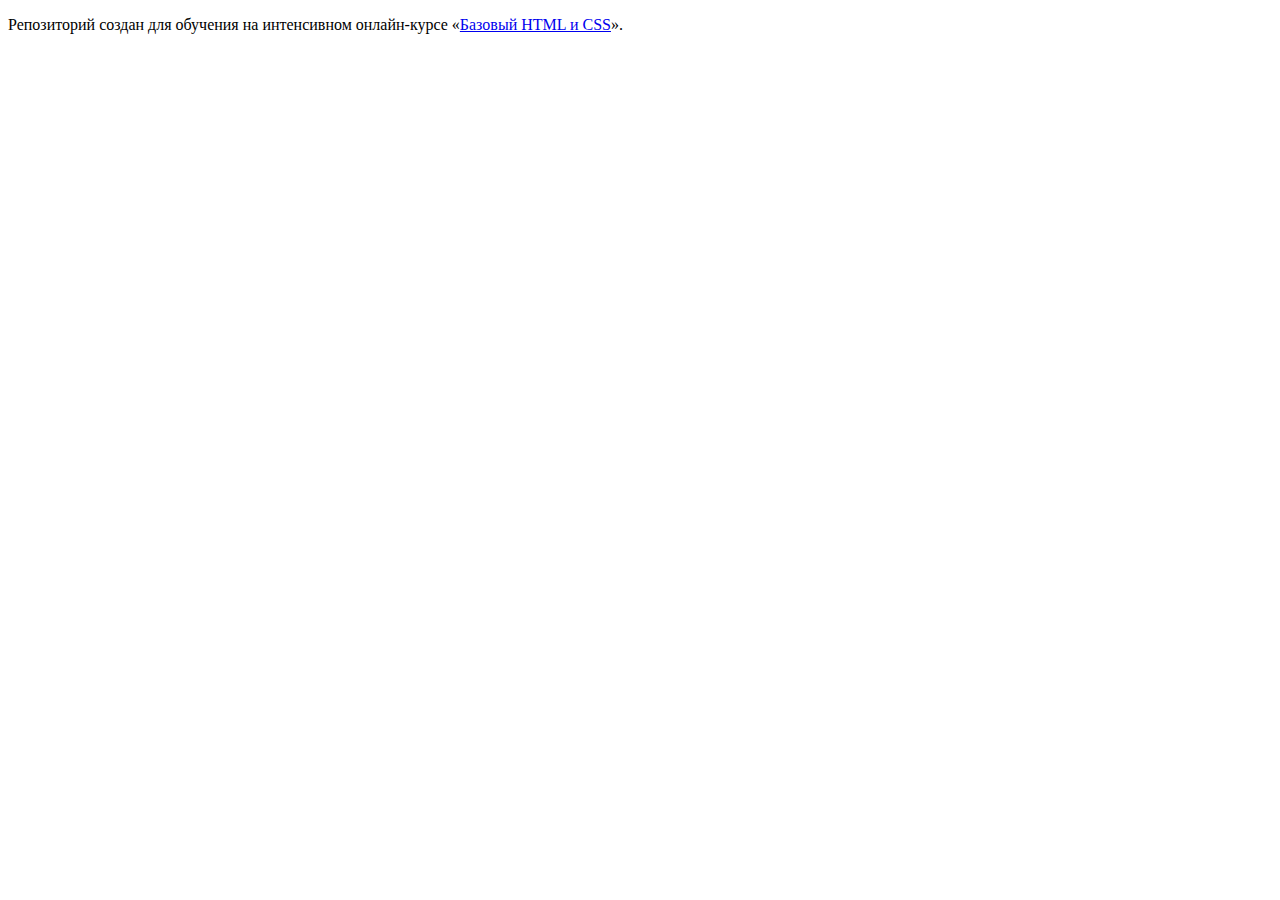
==== index.html @ bdf81807 ":hatching_chick:" ====
<!DOCTYPE html>
<html lang="ru">
  <head>
    <meta charset="utf-8">
    <title>HTML Academy: Нёрдс</title>
  </head>
  <body>

    <p>Репозиторий создан для обучения на интенсивном онлайн‑курсе «<a href="https://htmlacademy.ru/intensive/htmlcss">Базовый HTML и CSS</a>».</p>

  </body>
</html>
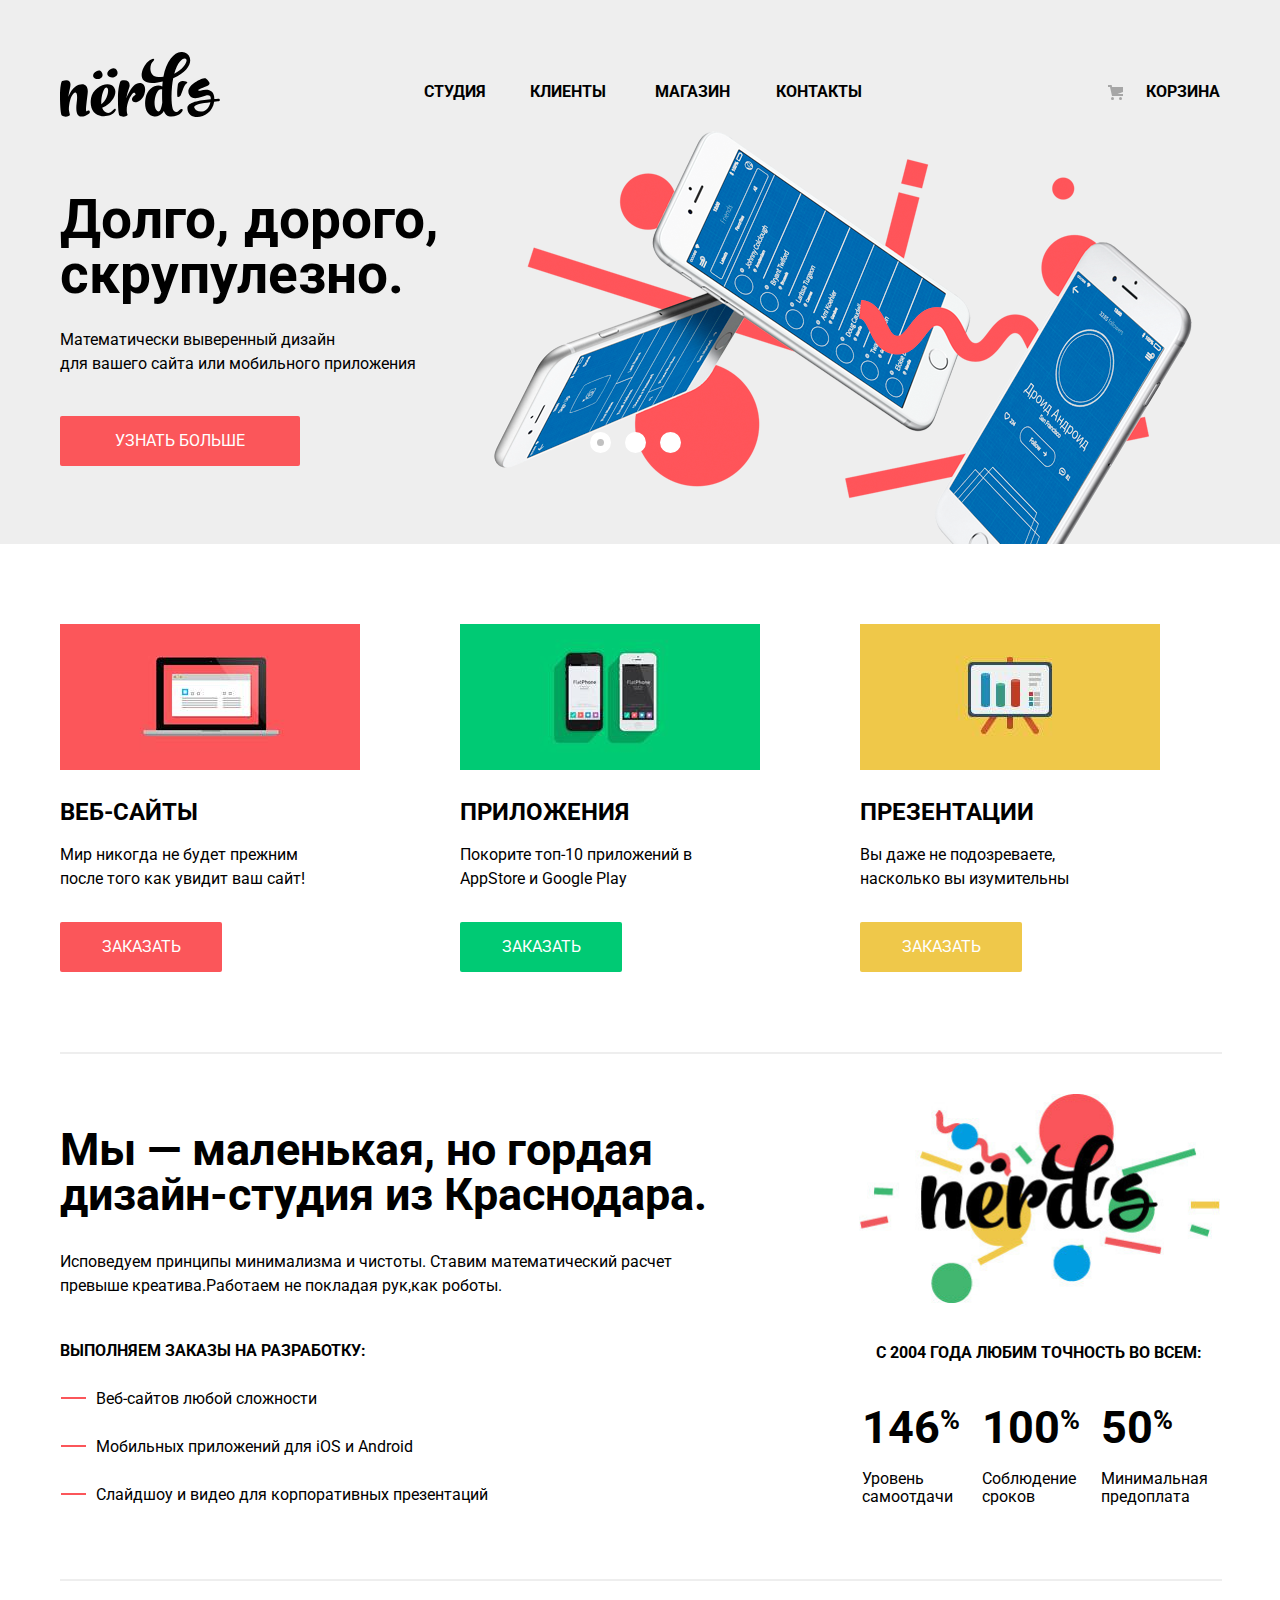
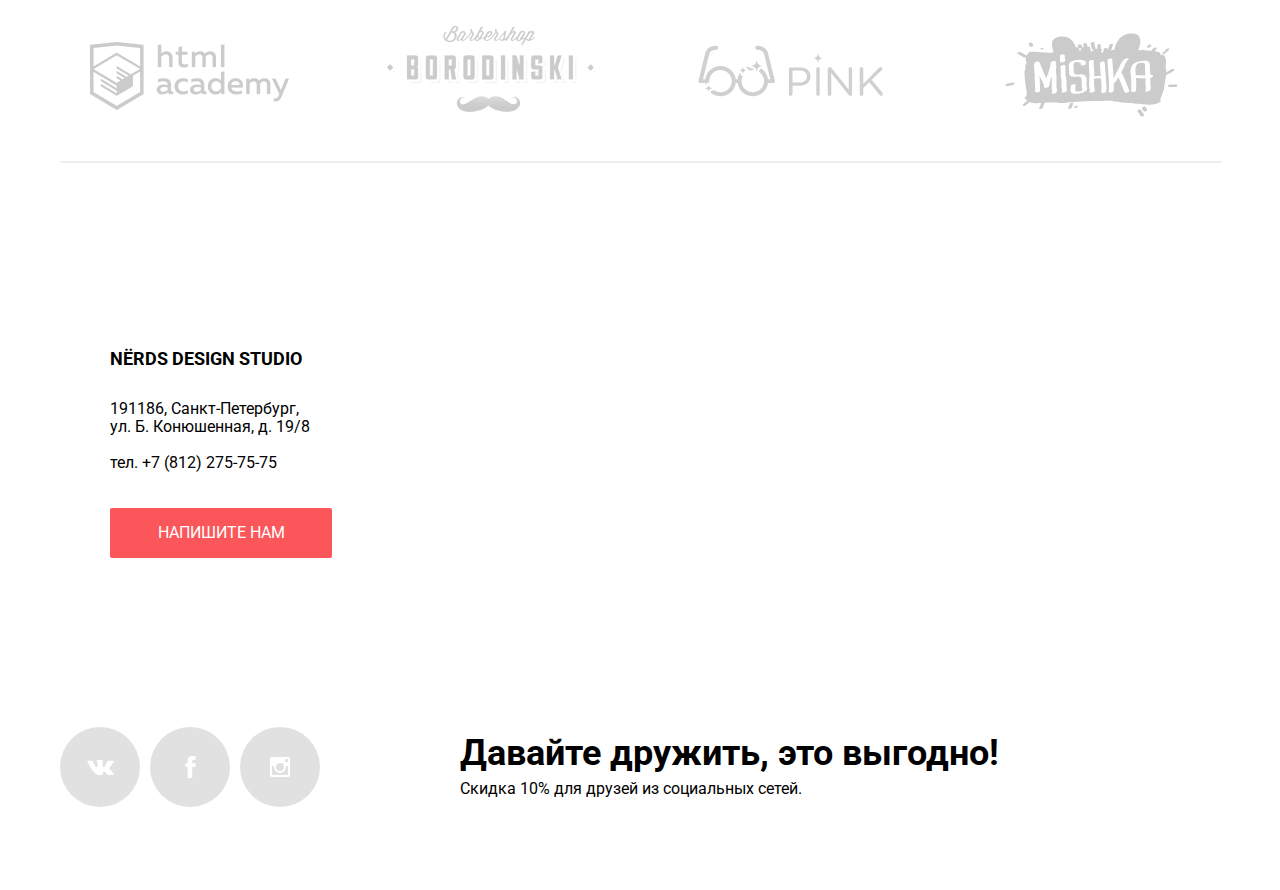
==== commit fe9c115e: "#2" ====
--- a/index.html
+++ b/index.html
@@ -2,11 +2,291 @@
 <html lang="ru">
   <head>
     <meta charset="utf-8">
-    <title>HTML Academy: Нёрдс</title>
+    <title>Нёрдс</title>
+    <link href="https://fonts.googleapis.com/css?family=Roboto:400,500,700&amp;subset=cyrillic" rel="stylesheet">
+    <link href="css/normalize.css" rel="stylesheet">
+    <link href="css/style.css" rel="stylesheet">
   </head>
   <body>
-
-    <p>Репозиторий создан для обучения на интенсивном онлайн‑курсе «<a href="https://htmlacademy.ru/intensive/htmlcss">Базовый HTML и CSS</a>».</p>
+    <header class="main-header">
+      <nav class="main-navigation container">
+        <h2 class="visually-hidden">Навигация</h2>
+          <a href="#">
+            <img src="img/nerds-logo.svg" width="160"  alt="Нёрдс" class="logo">
+          </a>
+        <ul class="site-navigation">
+          <li><a href="#">Студия</a></li>
+          <li><a href="#">Клиенты</a></li>
+          <li><a href="catalog.html">Магазин</a></li>
+          <li><a href="#">Контакты</a></li>
+        </ul>
+        <ul class="cart">
+          <li ><a href="#"><span>Корзина</span></a></li>
+        </ul>
+      </nav>
+
+      <section class="container">
+        <ul class="slider">
+          <li class="slider-1">
+            <h1 class="visually-hidden">Нердс</h1>
+            <div>
+              <b>
+                Долго, дорого,<br>скрупулезно.
+              </b>
+              <p>
+                Математически выверенный дизайн<br>для вашего сайта или мобильного приложения
+              </p>
+                <a href="#" class="btn btn-more">Узнать Больше</a>
+            </div>
+          </li>
+          <li class="slider-2 visually-hidden">
+            <h1 class="visually-hidden">Вторая Страница</h1>
+            <div>
+              <b>
+                Любим математику<br> как никто другой
+              </b>
+              <p>
+                Никакого креатива, только математические формулы для расчета идеальных пропорций.
+              </p>
+              <a href="#" class="btn btn-more">Узнать Больше</a>
+            </div>
+          </li>
+          <li class="slider-3 visually-hidden">
+            <h1 class="visually-hidden">Третья Страница</h1>
+            <div>
+              <b>
+                Только ночь,<br> только хардкор
+              </b>
+              <p>
+                Работать днем, как все?Мы против этого.<br> Ближе к полуночи работа только начинается.
+              </p>
+              <a href="#" class="btn btn-more">Узнать Больше</a>
+            </div>
+          </li>
+          <li>
+            <div class="slider-controls">
+              <i class="active"></i>
+              <i></i>
+              <i></i>
+            </div>
+          </li>
+        </ul>
+      </section>
+    </header>
+
+  <main class="container">
+    <section class="services">
+      <h2 class="visually-hidden">Сервисы</h2>
+      <section class="services-web">
+        <div>
+          <img src="img/illustration-1.jpg" width="300" alt="Веб-сайты">
+        </div>
+        <h3>Веб-сайты</h3>
+        <p>
+          Мир никогда не будет прежним после того как увидит ваш сайт!
+        </p>
+         <a href="#" class="btn btn-red">Заказать</a>
+      </section>
+
+      <section class="services-applications">
+        <div>
+          <img src="img/illustration-2.jpg" width="300" alt="Приложения">
+        </div>
+        <h3>Приложения</h3>
+        <p>
+          Покорите топ-10 приложений в AppStore и Google Play
+        </p>
+         <a href="#" class="btn btn-green">Заказать</a>
+      </section>
+
+      <section class="services-presentation">
+        <div>
+          <img src="img/illustration-3.jpg" width="300" alt="Презентации">
+        </div>
+        <h3>Презентации</h3>
+        <p>
+          Вы даже не подозреваете,<br> насколько вы изумительны
+        </p>
+         <a href="#" class="btn btn-yellow">Заказать</a>
+      </section>
+    </section>
+
+    <div class="divide">
+    </div>
+
+  <section class="about">
+    <h2 class="visually-hidden">О нас</h2>
+    <div class="about-info">
+      <b>
+        Мы — маленькая, но гордая дизайн-студия из Краснодара.
+      </b>
+      <p>
+        Исповедуем принципы минимализма и чистоты. Ставим математический расчет<br>
+        превыше креатива.Работаем не покладая рук,как роботы.
+      </p>
+      <h4>Выполняем заказы на разработку:</h4>
+      <ul class="about-items">
+        <li>Веб-сайтов любой сложности</li>
+        <li>Мобильных приложений для iOS и Android</li>
+        <li>Слайдшоу и видео для корпоративных презентаций</li>
+      </ul>
+    </div>
+
+    <div class="about-details">
+      <div>
+        <img src="img/nerds-illustration.jpg" width="620" alt="Нердс" class="logo">
+      </div>
+      <table class="about-table">
+        <caption>с 2004 года Любим точность во всем:</caption>
+        <tr class="table-row1">
+          <td>146<sup>%</sup></td>
+          <td>100<sup>%</sup></td>
+          <td>50<sup>%</sup></td>
+        </tr>
+        <tr class="table-row2">
+          <td>Уровень самоотдачи</td>
+          <td>Соблюдение  сроков</td>
+          <td>Минимальная предоплата</td>
+        </tr>
+      </table>
+    </div>
+  </section>
+
+    <div class="divide">
+    </div>
+
+
+  <section class="partners">
+    <div>
+      <h2 class="visually-hidden">Наши партнеры</h2>
+      <ul>
+        <li>
+          <a href="https://htmlacademy.ru/">
+            <img src="img/logo-1.png" width="199" height="68" alt="Html Academy" class="partners-1">
+          </a>
+        </li>
+        <li>
+          <a href="#">
+            <img src="img/logo-2.png" width="209" height="87" alt="Borodinsky" class="partners-2">
+          </a>
+        </li>
+        <li>
+          <a href="#">
+            <img src="img/logo-3.png" width="185" height="52" alt="Pink" class="partners-3">
+          </a>
+        </li>
+        <li>
+          <a href="#">
+            <img src="img/logo-4.png" width="173" height="84" alt="Mishka" class="partners-4">
+          </a>
+        </li>
+      </ul>
+    </div>
+  </section>
+
+    <div class="divide">
+    </div>
+  </main>
+
+    <section class="map">
+      <h2 class="visually-hidden">Карта</h2>
+      <iframe src="https://www.google.com/maps/embed?pb=!1m16!1m12!1m3!1d1864.7642272834255!2d30.320317919843216!3d59.938702344628766!2m3!1f0!2f0!3f0!3m2!1i1024!2i768!4f13.1!2m1!1z0YHQsNC90LrRgi3Qv9C10YLQtdGA0LHRg9GA0LMg0LHQvtC70YzRiNCw0Y8g0LrQvtC90Y7RiNC10L3QvdCw0Y8gMTkvOA!5e0!3m2!1sru!2s!4v1507020316658" width="1140" height="415"  style="border:0" allowfullscreen></iframe>
+      <section class="map-href">
+        <div class="contacts">
+          <h4>NЁRDS DESIGN STUDIO</h4>
+          <p>191186, Санкт-Петербург,<br>
+            ул. Б. Конюшенная, д. 19/8 <br><br>
+            тел. +7 (812) 275-75-75
+          </p>
+          <a href="#" class="btn btn-red btn-contact">Напишите нам</a>
+        </div>
+        <div class="map-marker">
+        </div>
+      </section>
+    </section>
+
+    <section class="modal">
+      <div>
+        <h2>Напишите нам</h2>
+        <form action="https://echo.htmlacademy.ru" method="post" class="login-form">
+          <p class="login-item">
+            <label for="login" >Ваше имя:</label><br>
+            <input type="text" id="login" name="login" placeholder="   Представьтесь, пожалуйста">
+          </p>
+          <p class="login-item">
+            <label for="email">Ваш e-mail:</label><br>
+            <input type="email" id="email" name="email" placeholder="   Для отправки ответа">
+          </p>
+          <button class="modal-close" type="button">Закрыть</button>
+          <p class="login-item">
+            Текст письма:
+            <textarea name="area" cols="30" rows="6"></textarea>
+          </p>
+          <p>
+            <button class="btn btn-red" type="submit">Отправить</button>
+          </p>
+
+        </form>
+
+      </div>
+    </section>
+
+    <footer class="main-footer container">
+      <h2 class="visually-hidden">Футер</h2>
+        <ul class="footer-social">
+          <li>
+            <a class="social-btn" href="https://vk.com/htmlacademy"><span class="visually-hidden">Вконтакте</span>
+              <svg xmlns="http://www.w3.org/2000/svg" width="27" height="15" viewBox="0 0 26.14 14.91">
+                <path d="M26 13.47l-.09-.17a13.55 13.55 0 0 0-2.6-3q-.87-.83-1.1-1.12A1 1 0 0 1
+                 22 8a10.27 10.27 0 0 1 1.22-1.78l.88-1.16q2.35-3.13 2-4L26 .94a.8.8 0 0 0-.4-.22 2.14 2.14
+                  0 0 0-.87 0h-3.92a.51.51 0 0 0-.27 0h-.3a.6.6 0 0 0-.15.14.93.93 0 0 0-.14.24 22.22 22.22
+                  0 0 1-1.46 3.06q-.5.84-.93 1.46a7 7 0 0 1-.71.91 4.94 4.94 0 0 1-.52.47q-.23.18-.35.15l-.23-.05a.9.9
+                  0 0 1-.31-.33 1.49 1.49 0 0 1-.16-.53v-.55-.65-.57-1.12-1-.75a3.14 3.14 0 0 0 0-.62 2.12 2.12 0 0
+                  0-.14-.44.73.73 0 0 0-.28-.33 1.57 1.57 0 0 0-.46-.18A9 9 0 0 0 12.57 0a8.93 8.93 0 0 0-3.25.33
+                  1.83 1.83 0 0 0-.52.41q-.25.3-.07.33a1.67 1.67 0 0 1 1.16.59l.08.16a2.6 2.6 0 0 1 .19.63 6.32
+                  6.32 0 0 1 .12 1 10.59 10.59 0 0 1 0 1.7q-.07.71-.13 1.1a2.21 2.21 0 0 1-.18.64 2.69 2.69 0 0
+                  1-.16.3l-.07.07a1 1 0 0 1-.37.07.86.86 0 0 1-.46-.19 3.27 3.27 0 0 1-.56-.52 7 7 0 0
+                  1-.66-.93q-.37-.6-.76-1.42l-.22-.39q-.2-.38-.56-1.11t-.62-1.43A.9.9 0 0 0 5.2.9h-.07a.93.93 0
+                  0 0-.22-.16A1.44 1.44 0 0 0 4.6.65L.87.68A1 1 0 0 0 .1.94L0 1a.44.44 0 0 0 0 .22 1.08 1.08 0 0
+                  0 .08.37Q.9 3.53 1.86 5.31t1.66 2.87Q4.23 9.27 5 10.24t1 1.24l.37.41.34.33a8.06 8.06 0 0 0
+                  1 .78 16.34 16.34 0 0 0 1.4.9 7.6 7.6 0 0 0 1.79.72 6.19 6.19 0 0 0 2 .22h1.57a1.08 1.08 0
+                  0 0 .72-.3l.05-.07a.9.9 0 0 0 .1-.25 1.38 1.38 0 0 0 0-.37 4.48 4.48 0 0 1 .09-1.05 2.77 2.77
+                  0 0 1 .23-.71 1.74 1.74 0 0 1 .29-.4 1.19 1.19 0 0 1 .23-.2h.11a.86.86 0 0 1 .77.21 4.52 4.52
+                  0 0 1 .83.79q.39.47.93 1.05a6.41 6.41 0 0 0 1 .87l.27.16a3.31 3.31 0 0 0 .71.3 1.53 1.53
+                  0 0 0 .76.07l3.48-.05a1.58 1.58 0 0 0 .8-.17.68.68 0 0 0 .34-.37 1.06 1.06 0 0 0 0-.46
+                  1.71 1.71 0 0 0-.1-.36z" fill="#fff">
+                </path>
+              </svg>
+            </a>
+          </li>
+          <li>
+            <a class="social-btn" href="https://www.facebook.com/htmlacademy"><span class="visually-hidden">Фэйсбук</span>
+              <svg xmlns="http://www.w3.org/2000/svg" width="19" height="22" viewBox="0 0 10.15 21.74">
+                <path d="M3.34 1.12A4.77 4.77 0 0 1 6.53 0h3.61v3.81H7.81a1.07 1.07 0 0 0-1.09.83v2.55h3.42c-.08
+                 1.23-.24 2.45-.41 3.67h-3v10.87H2.21V10.86H0V7.21h2.19V3.66a3.83 3.83 0 0 1 1.15-2.54z" fill="#fff">
+                </path>
+              </svg>
+            </a>
+          </li>
+          <li>
+            <a class="social-btn" href="https://www.instagram.com/htmlacademy/"><span class="visually-hidden">Инстаграм</span>
+              <svg xmlns="http://www.w3.org/2000/svg" width="20" height="20" viewBox="0 0 20 20">
+                <path d="M18 0H2a2 2 0 0 0-2 2v16a2 2 0 0 0 2 2h16a2 2 0 0 0 2-2V2a2 2 0 0 0-2-2zm-8 6a4
+                4 0 1 1-4 4 4 4 0 0 1 4-4zM2.5 18a.47.47 0 0 1-.5-.5V9h2.1a3.4 3.4 0 0 0-.1 1 6 6 0 1 0 12 0
+                3.4 3.4 0 0 0-.1-1H18v8.5a.47.47 0 0 1-.5.5zM18 4.5a.47.47 0 0 1-.5.5h-2a.47.47 0 0
+                1-.5-.5v-2a.47.47 0 0 1 .5-.5h2a.47.47 0 0 1 .5.5z" fill="#fff">
+                </path>
+              </svg>
+            </a>
+          </li>
+        </ul>
+      <div class="friends">
+        <b>Давайте дружить, это выгодно!</b>
+        <p class="footer-sale">Скидка 10% для друзей из социальных сетей.</p>
+      </div>
+    </footer>
+
+    <script src="js/script.js"></script>
 
   </body>
 </html>
--- a/css/style.css
+++ b/css/style.css
@@ -0,0 +1,1290 @@
+body {
+  margin: 0;
+  padding: 0;
+
+  font-family: Roboto,Arial, sans-serif;
+  font-size: 16px;
+  line-height: 24px;
+  font-weight: normal;
+  color: #000000;
+
+  background-color: #ffffff;
+}
+
+.visually-hidden {
+  position: absolute;
+
+  width: 1px;
+  height: 1px;
+  margin: -1px;
+  border: 0;
+  padding: 0;
+
+  clip: rect(0 0 0 0);
+  overflow: hidden;
+}
+
+a {
+  text-decoration: none;
+}
+
+.main-navigation a {
+  color: #000000;
+}
+
+.site-navigation a:hover,
+.cart a:hover {
+ color: #e74246;
+}
+
+.site-navigation a:focus,
+.cart a:focus {
+  opacity: 1;
+  border-bottom: 1px solid red;
+  color: #000000;
+}
+
+.site-navigation a:active,
+.cart a:active {
+  color: #000000;
+  opacity: 0.3;
+}
+
+.logo:hover,
+.logo:focus {
+ opacity: 0.8;
+}
+
+.logo:active {
+  opacity: 0.3;
+}
+
+.cart  a {
+  display: inline-block;
+  background: url("../img/cart-icon.svg") no-repeat left center;
+  padding-left: 38px;
+}
+
+.btn {
+  display: inline-block;
+  text-decoration: none;
+  font: inherit;
+
+  text-align: center;
+  white-space: nowrap;
+  color: #ffffff;
+  vertical-align: middle;
+  padding: 16px;
+  min-width: 130px;
+
+  font-size: 16px;
+  line-height: 18px;
+  text-transform: uppercase;
+
+  background-color: #eeeeee;
+  border: none;
+  border-radius: 2px;
+}
+
+.btn:hover,
+.btn:focus {
+  background-color: #dfdfdf;
+}
+
+.btn:active {
+  background-color: #d5d5d5;
+  box-shadow: inset 0 0 0 3px rgba(0,0,0,0.1);
+}
+
+.btn-more {
+  width:240px;
+  background-color: #fb565a;
+  box-sizing: border-box;
+  }
+
+.btn-red {
+  width:160px;
+  background-color: #fb565a;
+}
+
+.btn-red:hover,
+.btn-more:hover,
+.btn-red:focus,
+.btn-more:focus {
+    background-color: #e74246;
+}
+
+.btn-red:active,
+.btn-more:active {
+  background-color: #d7373b;
+}
+
+.btn-green {
+  width:160px;
+  background-color: #00ca74;
+}
+
+.btn-green:hover,
+.btn-green:focus {
+  background-color: #00bc6c;
+}
+
+.btn-green:active {
+  background-color: #00aa62;
+}
+
+.btn-yellow {
+  width:160px;
+  background-color: #efc84a;
+}
+
+.btn-yellow:hover,
+.btn-yellow:focus {
+  background-color: #eab534;
+}
+
+.btn-yellow:active {
+  background-color: #e5a722;
+}
+
+.btn-contact {
+  margin-top: 20px;
+  width: 190px;
+}
+
+.filter-button {
+  color: #000000;
+  font-weight: 700;
+  width: 260px;
+  }
+
+.filter-button:hover {
+  cursor: pointer;
+}
+
+.filter-button-next {
+  color: #000000;
+  font-weight: 700;
+  width: 220px;
+}
+
+.makets btn-red {
+  width: 200px;
+}
+
+.btn-small {
+  display: inline-block;
+  text-decoration: none;
+  text-align: center;
+  white-space: nowrap;
+  vertical-align: middle;
+  padding: 13px;
+  min-width: 15px;
+
+  font-size: 16px;
+  line-height: 18px;
+  text-transform: uppercase;
+  background-color: #eeeeee;
+  border-radius: 2px;
+  border: 3px solid #eeeeee;
+
+  color: #000000;
+  }
+.pagination-item-current {
+  background-color: #ffffff;
+}
+
+.btn-small:hover,
+.btn-small:focus {
+  background-color: #dfdfdf;
+  border: 3px solid #dfdfdf;
+}
+
+.btn-small:active {
+  background-color: #d5d5d5;
+  border: 3px solid #d5d5d5;
+  }
+
+img {
+  max-width: 100%;
+  height: auto;
+}
+
+.slider {
+  position: relative;
+  width:1160px;
+  height: 450px;
+  }
+
+ ul.slider {
+  margin: 0;
+  padding: 0;
+  list-style: none;
+  }
+
+.slider-controls{
+  position:absolute;
+  bottom:135px;
+  left:41%;
+  width:200px;
+  height:10px;
+  margin-left:-80px;
+  text-align:center;
+  z-index:1000;
+}
+.slider-controls i{
+  display:inline-block;
+  width:7px;
+  height:7px;
+  margin:0 5px;
+  background:white;
+  border:7px solid white;
+  vertical-align:top;
+  border-radius:50%;
+  cursor:pointer;
+}
+.slider-controls .active{
+  background:#c1c1c1;
+}
+
+.slider-1 {
+  margin-bottom: 0;
+  background: url("../img/slide1.png") 94% 10%  no-repeat;
+  background-size: auto;
+  min-height: 450px;
+  }
+
+.slider-2 {
+  margin-bottom: 0;
+  background: url("../img/slide2.png") 100% 10%   no-repeat;
+  background-size: auto;
+  min-height: 417px;
+}
+
+.slider-3 {
+  margin-bottom: 0;
+  background: url("../img/slide3.png") 100% 12%  no-repeat;
+  background-size: auto;
+  min-height: 450px;
+}
+
+.slider div {
+  padding-top: 65px;
+  margin-left: 0px;
+}
+
+.slider b {
+  padding-bottom: 20px;
+}
+
+.main-header {
+  margin-bottom: 80px;
+  width: 100%;
+  height: 544px;
+  background: #eeeeee no-repeat;
+  background-size: cover ;
+}
+
+.logo {
+ margin-top: -8px;
+}
+
+.container {
+  width: 1160px;
+  margin-left: auto;
+  margin-right: auto;
+}
+
+.site-navigation li,
+.cart li {
+  margin: 0;
+  padding: 0;
+  font-size: 16px;
+  line-height: 30px;
+  font-weight: bold;
+  text-transform: uppercase;
+  list-style: none;
+  }
+.site-navigation li {
+  margin-left: -20px;
+}
+
+.site-navigation li:nth-child(2) {
+  margin-right: 5px;
+}
+
+.site-navigation li:nth-child(3) {
+  margin-right: 2px;
+}
+
+.site-navigation li:last-child {
+  margin-right: 22px;
+}
+
+.main-navigation {
+  display: flex;
+  justify-content: space-between;
+  align-items: center;
+  padding-top: 60px;
+  padding-bottom: 3px;
+}
+
+.site-navigation   {
+  display: flex;
+  flex-direction: row;
+  justify-content: space-between;
+  min-width: 440px;
+  }
+
+.slider b {
+  font-size: 55px;
+  line-height: 55px;
+  font-weight: bold;
+  text-transform: inherit;
+  padding-top: 0px;
+  margin-bottom: 0px;
+}
+
+.slider ul {
+  margin: 0;
+  padding: 0;
+  list-style: none;
+}
+
+.slider p {
+  padding-top: 10px;
+  width: 380px;
+  margin-bottom: 40px;
+}
+
+.services {
+  display: flex;
+  justify-content: space-between;
+  margin-bottom: 80px;
+}
+
+.services h3 {
+  margin: 0;
+  font-size: 24px;
+  line-height: 30px;
+  font-weight: bold;
+  text-transform: uppercase;
+  padding-top: 20px;
+}
+
+.services p {
+  width: 280px;
+}
+
+.services p:nth-child(2) {
+  padding-left: 10px;
+}
+
+.services-web {
+  margin-left: 0px;
+}
+
+.services-applications {
+  margin-left: 0px;
+}
+
+.services-presentation {
+  margin-right: 60px;
+}
+
+.services .btn {
+  margin-top: 15px;
+  width: 100px;
+}
+
+.divide {
+  border: 1px solid #eeeeee;
+  width: 100%;
+}
+
+.divide:last-child {
+  margin-bottom: 80px;
+}
+
+.about {
+ display: flex;
+  padding-top: 70px;
+  margin-bottom: 45px;
+}
+
+.about-info {
+  margin-top: 3px;
+  margin-left: 0px;
+}
+
+.about b {
+
+  font-size: 45px;
+  line-height: 45px;
+  font-weight: bold;
+  text-transform: inherit;
+}
+
+.about p {
+  padding-top: 17px;
+}
+
+.about h4 {
+  margin: 0;
+  font-weight: bold;
+  text-transform: uppercase;
+  padding-top: 25px;
+}
+
+.about ul {
+  margin: 0;
+  padding: 0;
+  margin-left: 26px;
+}
+
+.about li {
+  margin: 0;
+  padding: 0;
+  list-style: none;
+  position: relative;
+  margin-top: 24px;
+  margin-left: 10px;
+}
+
+.about li:last-child {
+  margin-top: 24px;
+  margin-bottom: 27px;
+}
+
+.about li::before {
+  content: "";
+
+  position: absolute;
+  top: 10px;
+  left: -35px;
+
+  width: 25px;
+  height: 2px;
+  background-color: #fb565a;
+}
+
+.about-details {
+  margin-left: 70px;
+  }
+
+.about-details img {
+  margin-top: -30px;
+}
+
+.about-table {
+  margin-top: 31px;
+}
+
+.about caption {
+  font-weight: bold;
+  margin-bottom: 22px;
+  text-transform: uppercase;
+}
+
+.table-row1 {
+  font-size: 45px;
+  line-height: 1.7;
+  font-weight: bold;
+  text-transform: inherit;
+  vertical-align: center;
+  }
+
+.table-row1 td {
+  width: 33%;
+}
+
+.table-row1 sup {
+  font-size: 60%;
+}
+
+.table-row2 {
+  line-height: 1.1;
+}
+.partners div {
+  width: 1160px;
+  height: 180px;
+
+}
+
+.partners ul {
+  margin: 0;
+  padding: 0;
+  display: flex;
+  justify-content: space-between;
+  align-items: center;
+  list-style: none;
+}
+
+.partners li {
+  width: 260px;
+  margin: 0;
+  margin-top: 39px;
+  margin-left: 25px;
+  padding: 0;
+}
+
+.partners a {
+  display: block;
+  padding: 5px;
+}
+
+.partners-1 {
+  padding-top: 10px;
+}
+
+.partners-2 {
+  padding-left: 5px;
+}
+
+.partners-3 {
+  padding-left: 25px;
+}
+.partners-4 {
+  padding-top: 8px;
+  padding-left: 40px;
+}
+
+.partners-1,
+.partners-2,
+.partners-3,
+.partners-4 {
+  opacity: 0.2;
+}
+
+.partners-1:hover,
+.partners-2:hover,
+.partners-3:hover,
+.partners-4:hover {
+  opacity: 1;
+}
+
+.partners-1:focus,
+.partners-2:focus,
+.partners-3:focus,
+.partners-4:focus,
+.partners-1:active,
+.partners-2:active,
+.partners-3:active,
+.partners-4:active {
+  opacity: 0.1;
+}
+
+.map {
+  position: relative;
+  margin: 0;
+  /*background: url("../img/map-marker.png"),
+    url("../img/map.jpg") no-repeat;*/
+  background-size: auto,cover;
+  background-repeat: no-repeat,no-repeat;
+  background-position: 63% 55%;
+  width: 100%;
+  min-height: 415px;
+  margin-bottom: 5px;
+}
+
+.map h4  {
+  margin: 0;
+  padding: 0;
+  font-size: 18px;
+  line-height: 30px;
+  font-weight: bold;
+  text-transform: uppercase;
+}
+
+.map p {
+  padding-top: 10px;
+  line-height: 18px;
+}
+
+.map-href {
+  position: absolute;
+  display: block;
+  width: 320px;
+  height: 307px;
+  top: 55px;
+  right: calc(50% + 1160px/2 - 320px);
+  background-color: #ffffff;
+}
+
+iframe {
+  width: 100%;
+}
+
+.contacts {
+  display: inline-block;
+  margin-left:  50px;
+  margin-top: 46px;
+}
+
+.modal {
+  position: fixed;
+  display: none;
+  color: #000000;
+  background-color: #ffffff;
+  background-position: 0 0;
+  width: 760px;
+  height: 390px;
+  padding: 100px 100px;
+  bottom: 195px;
+  left: 470px;
+  box-shadow: 0 20px 40px rgba(0,0,0,0.75);
+  z-index: 200000;
+  }
+
+@keyframes bounce {
+  0% {transform: translateY(-2000px);}
+  70% {transform: translateY(30px);}
+  90% {transform: translateY(-10px);}
+  100% {transform: translateY(0);}
+}
+
+.modal-show {
+  display: block;
+  animation-name: bounce;
+  animation-duration: 0.6s;
+}
+
+@keyframes shake {
+  0%, 100% {transform: translateY(0);}
+  10%, 30%, 50%, 70%, 90% {transform: translateY(-10px);}
+  20%, 40%, 60%, 80%, 100% {transform: translateY(10px);}
+}
+
+.modal-error {
+  animation-name: shake;
+  animation-duration: 0.6s;
+}
+
+.modal-close {
+  position: absolute;
+  top: 80px;
+  right: 90px;
+  width: 22px;
+  height: 22px;
+  font-size: 0;
+  background-color: transparent;
+  border: 0;
+  cursor: pointer;
+}
+
+.modal-close::before,
+.modal-close::after {
+  content: "";
+  position: absolute;
+  top: 10px;
+  left: -2px;
+  width: 25px;
+  height: 3px;
+  background-color: #fecccd;
+  opacity: 0.3;
+  }
+
+.modal-close:hover::before,
+.modal-close:hover::after {
+  opacity: 1;
+}
+
+.modal-close:active::before,
+.modal-close:active::after {
+  opacity: 0.1;
+}
+
+.modal-close::before {
+  transform: rotate(45deg);
+}
+
+.modal-close::after {
+  transform: rotate(-45deg);
+}
+
+.modal h2 {
+  margin: 0;
+  padding: 0;
+  font-size: 45px;
+  line-height: 45px;
+  font-weight: bold;
+  margin-top: -30px;
+  margin-bottom: 23px;
+}
+
+.modal label,
+.modal p {
+  font-size: 16px;
+  line-height: 18px;
+  font-weight: bold;
+}
+
+.modal p:last-child {
+  width: 100%;
+}
+
+.modal div {
+  width: 760px;
+}
+
+.modal .btn {
+  width: 35%;
+  margin-right: 0px;
+  margin-top: 20px;
+}
+
+.modal .btn:hover {
+  cursor: pointer;
+}
+
+.login-form {
+  display: flex ;
+  flex-wrap: wrap;
+  justify-content: space-between;
+}
+
+.login-form input[type="text"],
+.login-form input[type="email"] {
+  margin-top: 10px;
+  width: 360px;
+  height: 42px;
+  border: 2px solid #d7dcde;
+}
+
+.login-form input[type="text"]:hover,
+.login-form input[type="email"]:hover {
+  border: 2px solid #b4b9bb;
+}
+
+.login-form input[type="text"]:focus,
+.login-form input[type="email"]:focus {
+  outline: 0;
+  outline-offset: 0;
+  border: 2px solid #000000;
+}
+
+.login-form input[type="text"]:invalid,
+.login-form input[type="email"]:invalid {
+  border: 2px solid #e74246;
+}
+
+.login-item {
+  width: 360px;
+}
+
+.login-item:last-child {
+  padding-top: 10px;
+  margin-top: 30px;
+}
+
+.login-form textarea {
+  margin-top: 10px;
+  width: 760px;
+  border: 2px solid #d7dcde;
+}
+
+.login-form textarea:hover {
+  border: 2px solid #b4b9bb;
+}
+
+.login-form textarea:focus {
+  outline: 0;
+  outline-offset: 0;
+  border: 2px solid #000000;
+}
+
+.main-footer {
+  display: flex;
+  flex-direction: row;
+  justify-content: flex-start;
+  align-items: center;
+  min-height: 220px;
+  background-color: inherit;
+}
+
+.main-footer b {
+  font-size: 36px;
+  line-height: 36px;
+  font-weight: bold;
+  margin-top: 0px;
+}
+
+.main-footer p {
+  font-size: 16px;
+  line-height: 22px;
+  margin-top: 6px;
+  }
+
+.main-footer li {
+  margin: 0;
+  padding: 0;
+  list-style: none;
+}
+
+ .footer-social {
+  display: flex;
+  flex-wrap: wrap;
+  justify-content: space-between;
+  width: 260px;
+   margin-left: -40px;
+   margin-top: -10px;
+}
+
+.social-btn {
+  display: flex;
+  align-items: center;
+  justify-content: center;
+  width: 80px;
+  height: 80px;
+
+  background-color: #e1e1e1;
+  border-radius: 50%;
+}
+
+.social-btn:hover,
+.social-btn:focus {
+  background-color: #e74246;
+}
+
+.social-btn:hover path,
+.social-btn:focus path {
+  background-color: #d7373b;
+}
+
+.main-footer .friends {
+
+  margin-left: 140px;
+  margin-top: -10px;
+}
+/* Страница Каталога*/
+
+.main-header-catalog {
+  margin-bottom: 80px;
+  width: 100%;
+  min-height: 355px;
+  background: #eeeeee no-repeat;
+  background-size:  cover ;
+}
+
+.slider-catalog {
+  margin-top: 65px;
+}
+
+.slider-catalog  h1 {
+  font-size: 55px;
+  line-height: 55px;
+  font-weight: bold;
+  text-transform: inherit;
+  display: flex;
+  margin: auto;
+  justify-content: center;
+  align-items: center;
+}
+
+.inner-page {
+  display: flex;
+  justify-content: space-between;
+  margin-bottom: 60px;
+  }
+
+.price .legend {
+  font-size: 18px;
+  line-height: 30px;
+  font-weight: bold;
+  text-transform: uppercase;
+
+}
+
+.price label {
+  font-size: 16px;
+  line-height: 20px;
+  }
+
+.price {
+  margin-top: -25px;
+}
+
+.price ul {
+  margin: 0;
+  padding: 0;
+  list-style: none;
+}
+
+.range-filter {
+  width: 260px;
+  margin-top: 48px;
+  margin-bottom: 55px;
+}
+
+.range-controls {
+  position: relative;
+  height: 80px;
+  margin-bottom: 15px;
+  padding: 0 25px;
+  background: #f1f1f1;
+  border-radius: 5px;
+  overflow: hidden;
+}
+
+.range-controls .scale {
+  margin-top: 39px;
+  height: 2px;
+  background: #d7dcde;
+}
+
+.range-controls .bar {
+  height: 2px;
+  background: #00ca74;
+}
+
+.range-controls .toggle {
+  position: absolute;
+  top: 30px;
+  left: 20px;
+  width: 4px;
+  height: 4px;
+  border: 8px solid white;
+  background: #ababab;
+  cursor: pointer;
+  border-radius: 50%;
+  box-shadow: 0 2px 1px 0 #cfcfcf;
+}
+
+.range-controls .max-toggle {
+  left: 160px;
+}
+
+.price-contols input {
+  width: 58px;
+  padding: 8px 10px;
+  margin-left: 10px;
+  border: none;
+  background: #f1f1f1;
+  font-size: 18px;
+  font-family: Roboto sans-serif;
+  font-weight: 300;
+  font-style: normal;
+  text-align: center;
+  color: #283136;
+  border-radius: 5px;
+}
+
+.price-contols .min-price {
+  margin-right: 24px;
+}
+
+.price-contols {
+  white-space: nowrap;
+}
+
+.price-contols label {
+  font-size: 22px
+}
+
+.grid {
+  position: relative;
+  margin-bottom: 45px;
+}
+
+.grid li {
+    padding-top: 15px;
+}
+
+.grid label {
+  padding-left: 35px;
+  cursor: pointer;
+}
+
+.filter-option {
+  user-select: none
+}
+
+.grid label::before {
+  position: absolute;
+  display: inline-block;
+  left: 0px;
+  width: 28px;
+  height: 25px;
+  margin: 0 5px 0 0;
+  content: '';
+  background-image:
+    url(../img/radio-off.svg);
+  background-repeat: no-repeat;
+  cursor: pointer;
+  opacity: 0.4;
+}
+
+.filter-option input[type="radio"]:checked ~ label:before {
+  background-image: url(../img/radio-on.svg);
+}
+
+.grid label:hover::before {
+  opacity: 1;
+}
+
+.properties {
+  position: relative;
+  margin-bottom: 48px;
+}
+
+.properties li {
+  padding-top: 15px;
+}
+
+.properties label {
+  padding-left: 35px;
+  cursor: pointer;
+}
+
+.properties label::before {
+  position: absolute;
+  display: inline-block;
+  left: 0px;
+  width: 28px;
+  height: 25px;
+  margin: 0;
+  content: '';
+  background-image: url(../img/checkbox-off.svg);
+  background-repeat: no-repeat;
+  cursor: pointer;
+  opacity: 0.4;
+  }
+
+.filter-option input[type="checkbox"]:checked ~ label:before {
+  background-image: url(../img/checkbox-on.svg);
+
+}
+
+input[type="radio"]:disabled,
+input[type="checkbox"]:disabled {
+  opacity: 0.1;
+}
+
+.properties label:hover::before {
+  opacity: 1;
+}
+
+.filter-input {
+  margin-left: 6px;
+  margin-top: 5px;
+}
+
+.sorting {
+  display: flex;
+  align-items: center;
+  justify-content: space-between;
+}
+
+.sorting li {
+  margin: 0;
+  padding: 0;
+  list-style: none;
+}
+
+.sorting-all {
+  width: 360px;
+  display: flex;
+  justify-content: space-between;
+
+}
+
+.sorting-all li {
+  opacity: 0.3;
+}
+
+.sorting-all li:hover,
+.sorting-all li:focus {
+  opacity: 0.6;
+}
+
+.sorting-all li:active {
+  opacity: 1;
+}
+
+.sorting h3 {
+  font-size: 18px;
+  line-height: 18px;
+  font-weight: bold;
+  text-transform: uppercase;
+  margin-top: -5px;
+}
+
+.sorting li {
+  margin: 0;
+  padding: 0;
+  list-style: none;
+  font-size: 14px;
+  line-height: 18px;
+  text-transform: uppercase;
+}
+
+.sorting-all li:nth-child(3) {
+  position: relative;
+  margin-right: 90px;
+}
+
+.sorting-all li:nth-child(3)::after {
+
+  content: "";
+  position: absolute;
+
+  width: 50px;
+  height: 50px;
+
+  background-image: url("../img/icon-up-dir.svg"),
+                url("../img/icon-down-dir.svg");
+  background-repeat: no-repeat, no-repeat;
+  background-position: 70% 5%, 0 5%;
+  opacity: 1;
+  margin-left: 50px;
+
+}
+
+.price-pink {
+  width: 360px;
+}
+
+.makets {
+  width: 760px;
+  margin-top: -25px;
+}
+
+.makets-all {
+  margin-bottom: 53px;
+  margin-top: 87px;
+}
+
+.makets-all ul {
+  display: flex;
+  width: 760px;
+  flex-wrap: wrap;
+
+  justify-content: space-between;
+
+  margin: 0;
+  padding: 0;
+  list-style: none;
+
+}
+
+.makets-all li {
+  position: relative;
+}
+
+.makets-all h3 {
+  margin: 0;
+  padding: 0;
+}
+
+.maket-item {
+  position: relative;
+}
+
+.maket-item::before {
+  position: absolute;
+  content: "";
+  width: 360px;
+  height: 50px;
+  background-image: url("../img/browser.svg");
+  background-repeat: no-repeat;
+  top: -40px;
+  opacity: 0.12;
+}
+
+.maket-item:hover::before {
+  box-shadow: 0 6px 15px rgba(0,0,0,0.25);
+  opacity: 1;
+  z-index: -1;
+
+}
+
+.maket-item:hover {
+  box-shadow: 0 6px 15px rgba(0,0,0,0.25);
+}
+
+.maket-item:nth-child(3),
+.maket-item:nth-child(4),
+.maket-item:nth-child(5),
+.maket-item:nth-child(6) {
+  margin-top: 67px;
+}
+
+.makets ul {
+  margin: 0;
+  padding: 0;
+  list-style: none;
+}
+
+.makets h3 {
+  margin: 0;
+  padding: 0;
+  font-size: 18px;
+  line-height: 30px;
+  font-weight: bold;
+  text-transform: uppercase;
+}
+
+.makets p {
+  font-size: 16px;
+  line-height: 18px;
+  }
+
+.pagination-list li {
+  margin: 0;
+  padding: 0;
+  list-style: none;
+  margin-right: 5px;
+}
+
+.pagination-list {
+  width: 450px;
+  display: flex;
+  justify-content: space-between;
+  margin-right: 5px;
+  }
+
+.hover-block {
+  display: none;
+  position: absolute;
+  background-color: #eeeeee;
+  background-position: 0 0;
+  width: 100%;
+  height: 41%;
+  bottom: 0;
+  left: 0;
+  right: 0;
+}
+
+.makets-all li:hover .hover-block {
+  display: block;
+}
+
+.makets-all li:hover .maket-item::before {
+  opacity: 1;
+}
+
+.hover-block h3 {
+  padding-top: 28px;
+  padding-left: 142px;
+}
+
+.hover-block p {
+  display: inline-block;
+  text-align: center;
+  vertical-align: middle;
+  min-width: 230px;
+  margin-left: 22%;
+  margin-right: 25%;
+}
+
+.hover-block .btn {
+  margin-left: 23%;
+  margin-top: 12px;
+}
+
+
+
+
+
+
+
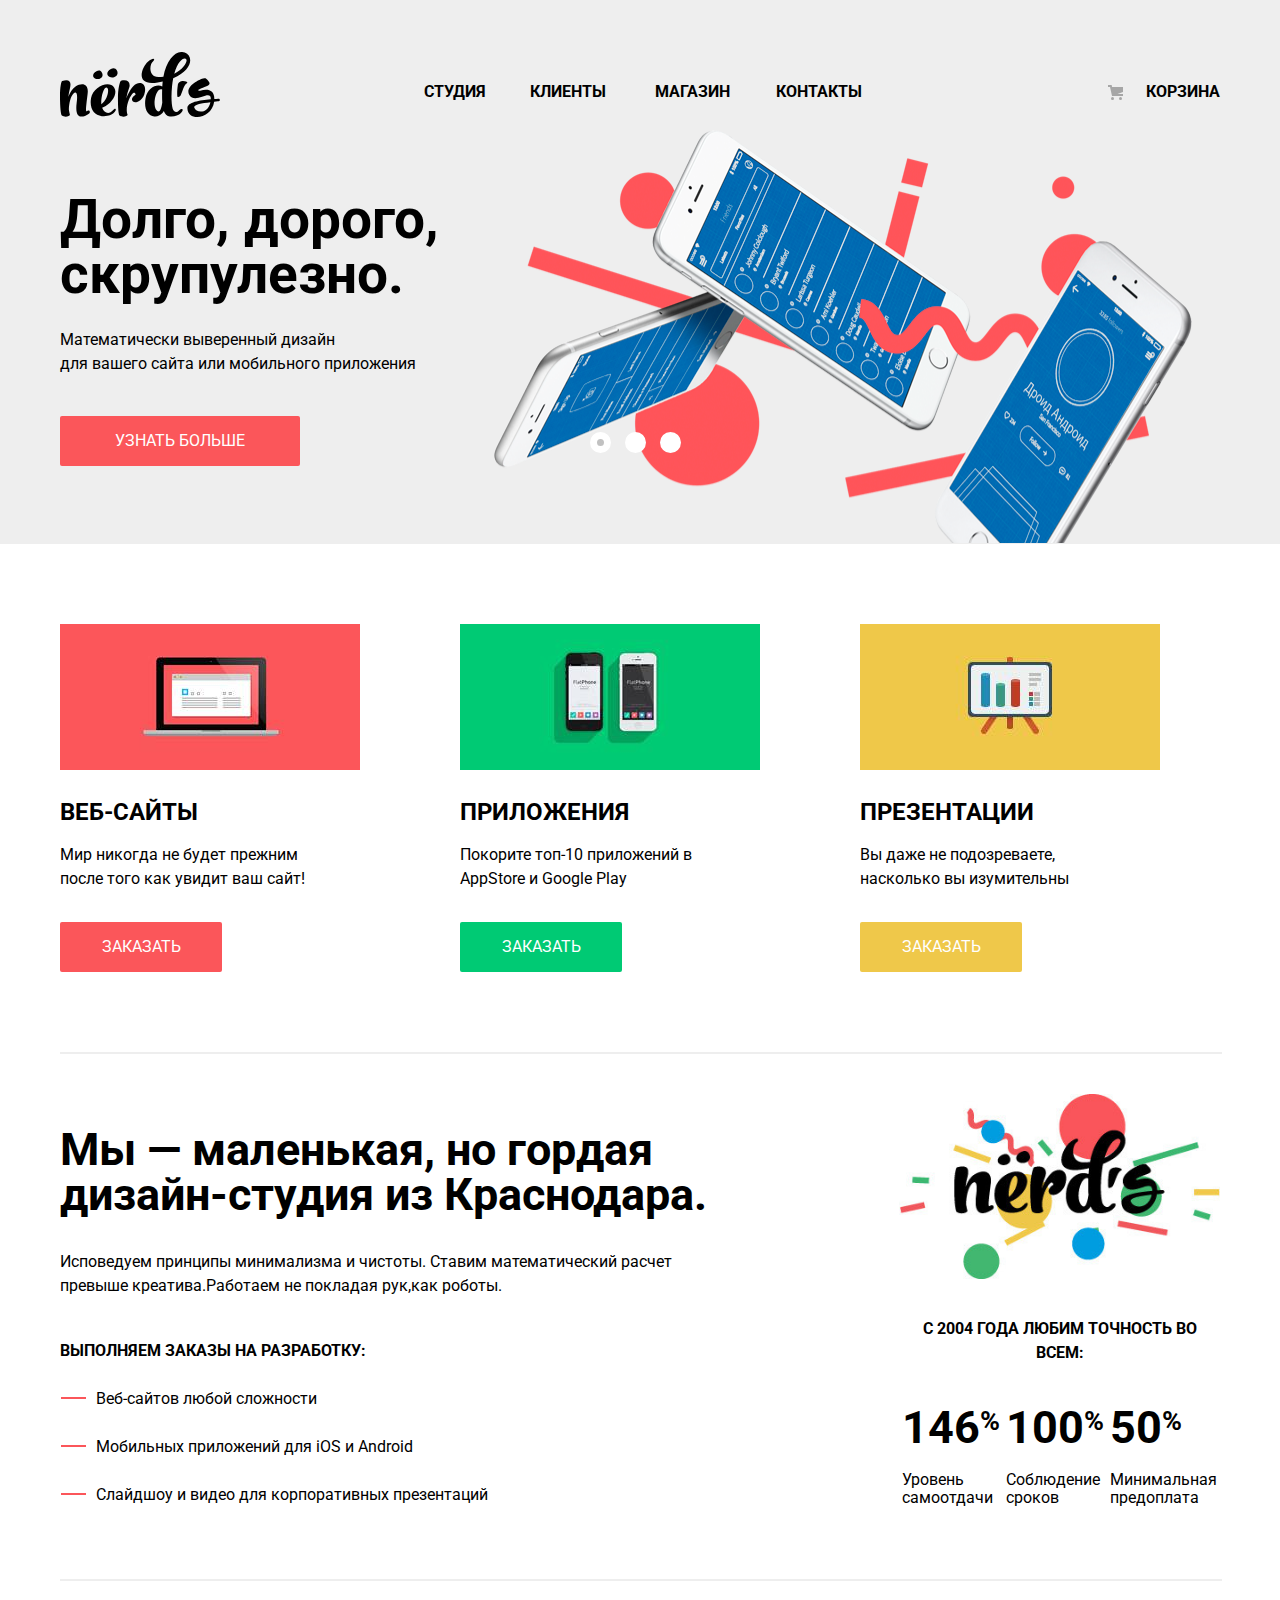
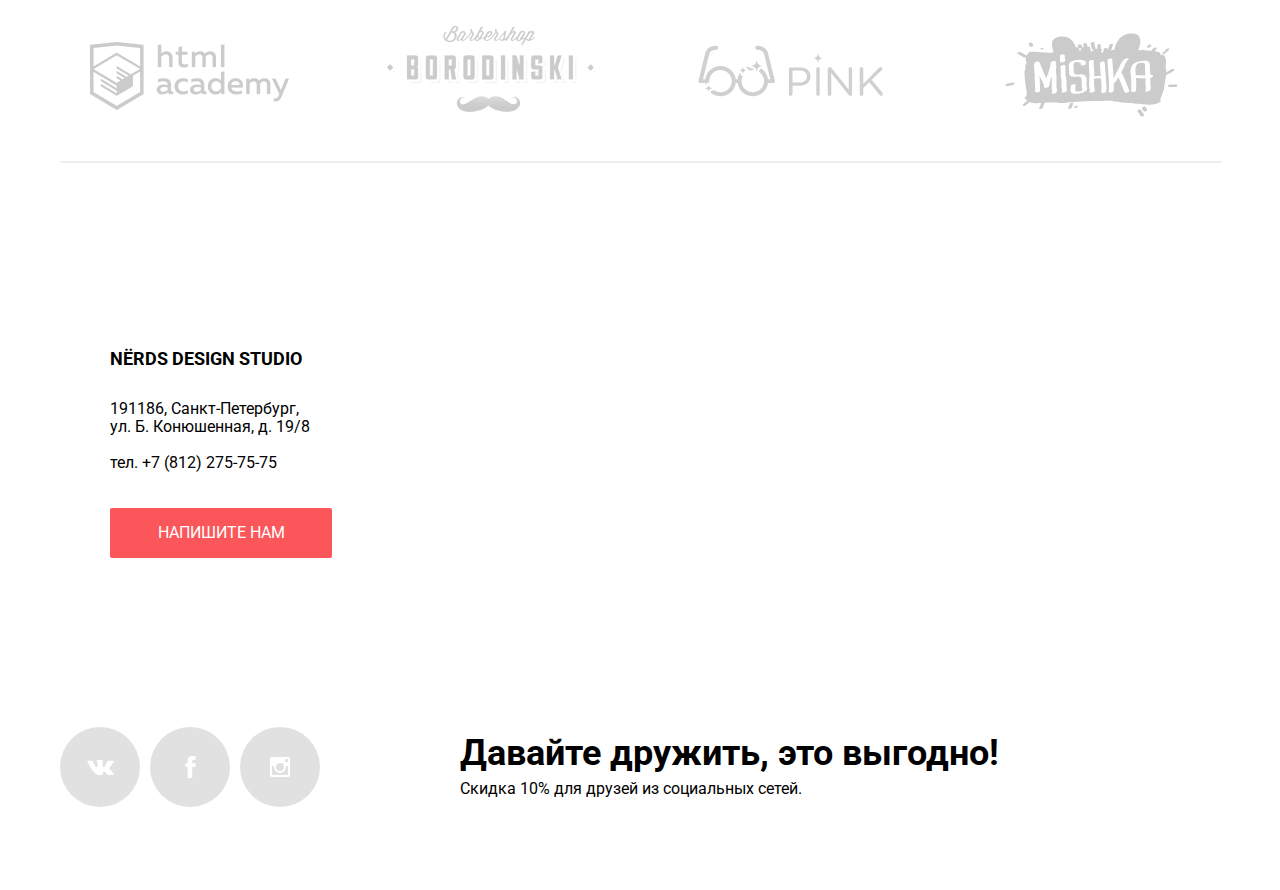
==== commit f52e2e2c: "#7Final" ====
--- a/index.html
+++ b/index.html
@@ -11,8 +11,8 @@
     <header class="main-header">
       <nav class="main-navigation container">
         <h2 class="visually-hidden">Навигация</h2>
-          <a href="#">
-            <img src="img/nerds-logo.svg" width="160"  alt="Нёрдс" class="logo">
+          <a href="">
+            <img src="img/nerds-logo.svg" width="160" height="65" alt="Нёрдс" class="logo">
           </a>
         <ul class="site-navigation">
           <li><a href="#">Студия</a></li>
@@ -74,119 +74,119 @@
       </section>
     </header>
 
-  <main class="container">
-    <section class="services">
-      <h2 class="visually-hidden">Сервисы</h2>
-      <section class="services-web">
+    <main class="container">
+      <section class="services">
+        <h2 class="visually-hidden">Сервисы</h2>
+        <section class="services-web">
+          <div>
+            <img src="img/illustration-1.jpg" width="300" height="146" alt="Веб-сайты">
+          </div>
+          <h3>Веб-сайты</h3>
+          <p>
+            Мир никогда не будет прежним после того как увидит ваш сайт!
+          </p>
+           <a href="#" class="btn btn-red">Заказать</a>
+        </section>
+
+        <section class="services-applications">
+          <div>
+            <img src="img/illustration-2.jpg" width="300" height="146" alt="Приложения">
+          </div>
+          <h3>Приложения</h3>
+          <p>
+            Покорите топ-10 приложений в AppStore и Google Play
+          </p>
+           <a href="#" class="btn btn-green">Заказать</a>
+        </section>
+
+        <section class="services-presentation">
+          <div>
+            <img src="img/illustration-3.jpg" width="300" height="146" alt="Презентации">
+          </div>
+          <h3>Презентации</h3>
+          <p>
+            Вы даже не подозреваете,<br> насколько вы изумительны
+          </p>
+           <a href="#" class="btn btn-yellow">Заказать</a>
+        </section>
+      </section>
+
+      <div class="divide">
+      </div>
+
+      <section class="about">
+        <h2 class="visually-hidden">О нас</h2>
+        <div class="about-info">
+          <b>
+            Мы — маленькая, но гордая дизайн-студия из Краснодара.
+          </b>
+          <p>
+            Исповедуем принципы минимализма и чистоты. Ставим математический расчет<br>
+            превыше креатива.Работаем не покладая рук,как роботы.
+          </p>
+          <h4>Выполняем заказы на разработку:</h4>
+          <ul class="about-items">
+            <li>Веб-сайтов любой сложности</li>
+            <li>Мобильных приложений для iOS и Android</li>
+            <li>Слайдшоу и видео для корпоративных презентаций</li>
+          </ul>
+        </div>
+
+        <div class="about-details">
+          <div>
+            <img src="img/nerds-illustration.jpg" width="359" height="207.42" alt="Нердс" class="logo">
+          </div>
+          <table class="about-table">
+            <caption>с 2004 года Любим точность во всем:</caption>
+            <tr class="table-row1">
+              <td>146<sup>%</sup></td>
+              <td>100<sup>%</sup></td>
+              <td>50<sup>%</sup></td>
+            </tr>
+            <tr class="table-row2">
+              <td>Уровень самоотдачи</td>
+              <td>Соблюдение  сроков</td>
+              <td>Минимальная предоплата</td>
+            </tr>
+          </table>
+        </div>
+      </section>
+
+      <div class="divide">
+      </div>
+
+
+      <section class="partners">
         <div>
-          <img src="img/illustration-1.jpg" width="300" alt="Веб-сайты">
-        </div>
-        <h3>Веб-сайты</h3>
-        <p>
-          Мир никогда не будет прежним после того как увидит ваш сайт!
-        </p>
-         <a href="#" class="btn btn-red">Заказать</a>
-      </section>
-
-      <section class="services-applications">
-        <div>
-          <img src="img/illustration-2.jpg" width="300" alt="Приложения">
-        </div>
-        <h3>Приложения</h3>
-        <p>
-          Покорите топ-10 приложений в AppStore и Google Play
-        </p>
-         <a href="#" class="btn btn-green">Заказать</a>
-      </section>
-
-      <section class="services-presentation">
-        <div>
-          <img src="img/illustration-3.jpg" width="300" alt="Презентации">
-        </div>
-        <h3>Презентации</h3>
-        <p>
-          Вы даже не подозреваете,<br> насколько вы изумительны
-        </p>
-         <a href="#" class="btn btn-yellow">Заказать</a>
-      </section>
-    </section>
-
-    <div class="divide">
-    </div>
-
-  <section class="about">
-    <h2 class="visually-hidden">О нас</h2>
-    <div class="about-info">
-      <b>
-        Мы — маленькая, но гордая дизайн-студия из Краснодара.
-      </b>
-      <p>
-        Исповедуем принципы минимализма и чистоты. Ставим математический расчет<br>
-        превыше креатива.Работаем не покладая рук,как роботы.
-      </p>
-      <h4>Выполняем заказы на разработку:</h4>
-      <ul class="about-items">
-        <li>Веб-сайтов любой сложности</li>
-        <li>Мобильных приложений для iOS и Android</li>
-        <li>Слайдшоу и видео для корпоративных презентаций</li>
-      </ul>
-    </div>
-
-    <div class="about-details">
-      <div>
-        <img src="img/nerds-illustration.jpg" width="620" alt="Нердс" class="logo">
-      </div>
-      <table class="about-table">
-        <caption>с 2004 года Любим точность во всем:</caption>
-        <tr class="table-row1">
-          <td>146<sup>%</sup></td>
-          <td>100<sup>%</sup></td>
-          <td>50<sup>%</sup></td>
-        </tr>
-        <tr class="table-row2">
-          <td>Уровень самоотдачи</td>
-          <td>Соблюдение  сроков</td>
-          <td>Минимальная предоплата</td>
-        </tr>
-      </table>
-    </div>
-  </section>
-
-    <div class="divide">
-    </div>
-
-
-  <section class="partners">
-    <div>
-      <h2 class="visually-hidden">Наши партнеры</h2>
-      <ul>
-        <li>
-          <a href="https://htmlacademy.ru/">
-            <img src="img/logo-1.png" width="199" height="68" alt="Html Academy" class="partners-1">
-          </a>
-        </li>
-        <li>
-          <a href="#">
-            <img src="img/logo-2.png" width="209" height="87" alt="Borodinsky" class="partners-2">
-          </a>
-        </li>
-        <li>
-          <a href="#">
-            <img src="img/logo-3.png" width="185" height="52" alt="Pink" class="partners-3">
-          </a>
-        </li>
-        <li>
-          <a href="#">
-            <img src="img/logo-4.png" width="173" height="84" alt="Mishka" class="partners-4">
-          </a>
-        </li>
-      </ul>
-    </div>
-  </section>
-
-    <div class="divide">
-    </div>
-  </main>
+          <h2 class="visually-hidden">Наши партнеры</h2>
+          <ul>
+            <li>
+              <a href="https://htmlacademy.ru/intensive/htmlcss">
+                <img src="img/logo-1.png" width="199" height="68" alt="Html Academy" class="partners-1">
+              </a>
+            </li>
+            <li>
+              <a href="#">
+                <img src="img/logo-2.png" width="209" height="87" alt="Borodinsky" class="partners-2">
+              </a>
+            </li>
+            <li>
+              <a href="#">
+                <img src="img/logo-3.png" width="185" height="52" alt="Pink" class="partners-3">
+              </a>
+            </li>
+            <li>
+              <a href="#">
+                <img src="img/logo-4.png" width="173" height="84" alt="Mishka" class="partners-4">
+              </a>
+            </li>
+          </ul>
+        </div>
+      </section>
+
+      <div class="divide">
+      </div>
+    </main>
 
     <section class="map">
       <h2 class="visually-hidden">Карта</h2>
--- a/css/style.css
+++ b/css/style.css
@@ -249,23 +249,24 @@
 
 .slider-1 {
   margin-bottom: 0;
-  background: url("../img/slide1.png") 94% 10%  no-repeat;
+  background: #eeeeee url("../img/slide1.png") 94% 110%  no-repeat;
   background-size: auto;
-  min-height: 450px;
+  min-height: 416px;
+
   }
 
 .slider-2 {
   margin-bottom: 0;
-  background: url("../img/slide2.png") 100% 10%   no-repeat;
+  background: #eeeeee  url("../img/slide2.png") 100% 10%   no-repeat;
   background-size: auto;
   min-height: 417px;
 }
 
 .slider-3 {
   margin-bottom: 0;
-  background: url("../img/slide3.png") 100% 12%  no-repeat;
+  background: #eeeeee  url("../img/slide3.png") 100% 100%  no-repeat;
   background-size: auto;
-  min-height: 450px;
+  min-height: 416px;
 }
 
 .slider div {
@@ -305,6 +306,7 @@
   text-transform: uppercase;
   list-style: none;
   }
+
 .site-navigation li {
   margin-left: -20px;
 }
@@ -856,6 +858,7 @@
   margin-left: 140px;
   margin-top: -10px;
 }
+
 /* Страница Каталога*/
 
 .main-header-catalog {
@@ -1018,6 +1021,13 @@
   background-image: url(../img/radio-on.svg);
 }
 
+.filter-option input[type="radio"]:focus ~ label {
+  outline-color: #4D90FE;
+  outline-offset: -2px;
+  outline-style: auto;
+  outline-width: 5px;
+}
+
 .grid label:hover::before {
   opacity: 1;
 }
@@ -1052,7 +1062,13 @@
 
 .filter-option input[type="checkbox"]:checked ~ label:before {
   background-image: url(../img/checkbox-on.svg);
-
+}
+
+.filter-option input[type="checkbox"]:focus ~ label {
+  outline-color: #4D90FE;
+  outline-offset: -2px;
+  outline-style: auto;
+  outline-width: 5px;
 }
 
 input[type="radio"]:disabled,
@@ -1265,7 +1281,8 @@
 
 .hover-block h3 {
   padding-top: 28px;
-  padding-left: 142px;
+
+  text-align: center;
 }
 
 .hover-block p {
@@ -1282,9 +1299,14 @@
   margin-top: 12px;
 }
 
-
-
-
-
-
-
+.hover-block>h3>a {
+  text-decoration: none;
+  color: black;
+  }
+
+
+
+
+
+
+
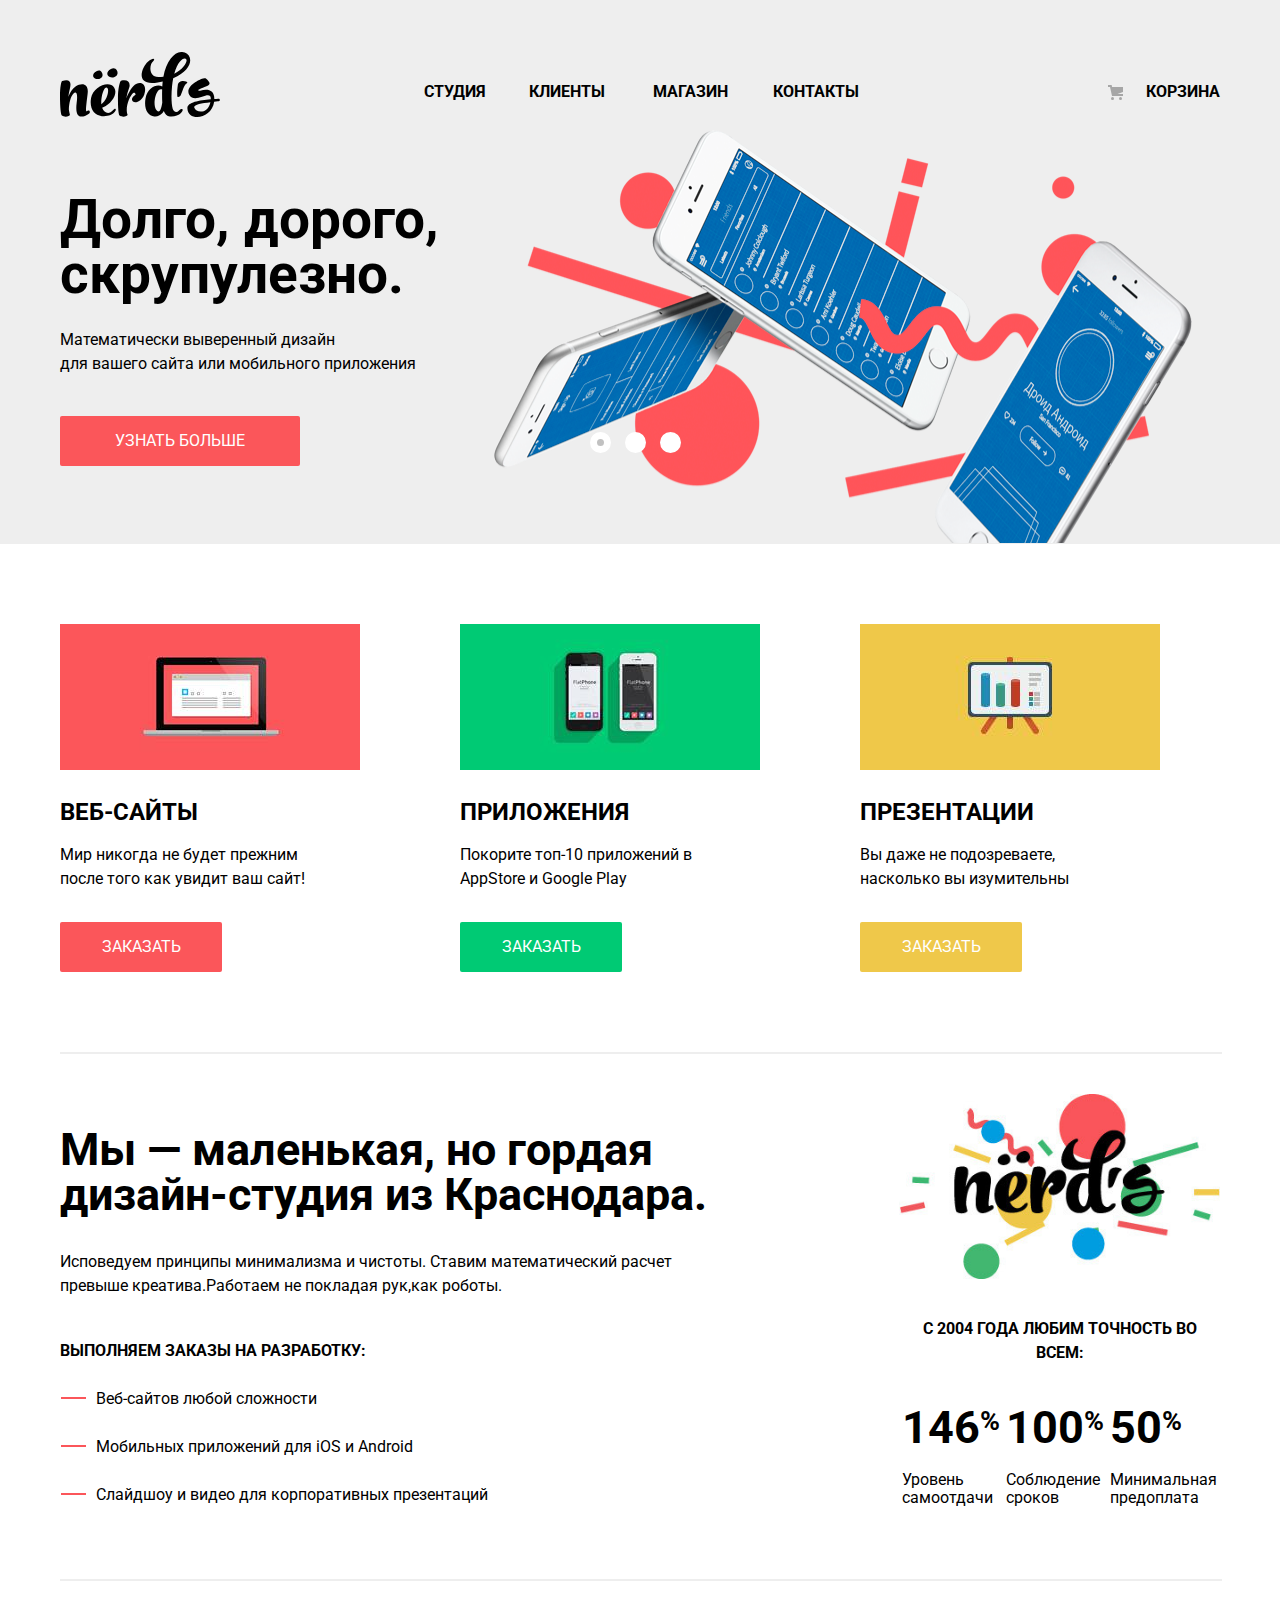
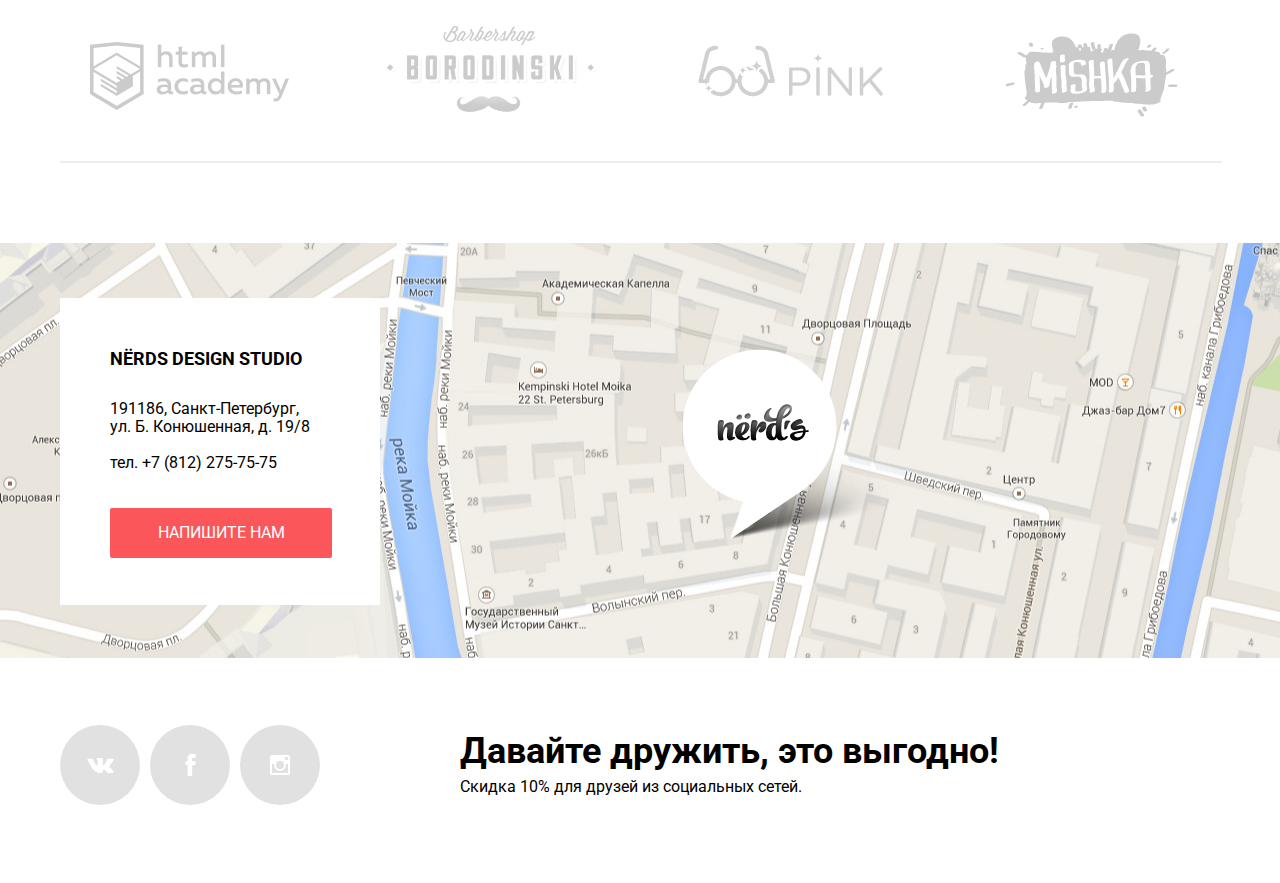
==== commit 02b97b08: "#2 Финальная проверка" ====
--- a/index.html
+++ b/index.html
@@ -4,8 +4,8 @@
     <meta charset="utf-8">
     <title>Нёрдс</title>
     <link href="https://fonts.googleapis.com/css?family=Roboto:400,500,700&amp;subset=cyrillic" rel="stylesheet">
-    <link href="css/normalize.css" rel="stylesheet">
-    <link href="css/style.css" rel="stylesheet">
+    <link href="css/normalize.min.css" rel="stylesheet">
+    <link href="css/style.min.css" rel="stylesheet">
   </head>
   <body>
     <header class="main-header">
@@ -134,7 +134,7 @@
 
         <div class="about-details">
           <div>
-            <img src="img/nerds-illustration.jpg" width="359" height="207.42" alt="Нердс" class="logo">
+            <img src="img/nerds-illustration.jpg" width="359" height="207" alt="Нердс" class="logo">
           </div>
           <table class="about-table">
             <caption>с 2004 года Любим точность во всем:</caption>
@@ -190,7 +190,7 @@
 
     <section class="map">
       <h2 class="visually-hidden">Карта</h2>
-      <iframe src="https://www.google.com/maps/embed?pb=!1m16!1m12!1m3!1d1864.7642272834255!2d30.320317919843216!3d59.938702344628766!2m3!1f0!2f0!3f0!3m2!1i1024!2i768!4f13.1!2m1!1z0YHQsNC90LrRgi3Qv9C10YLQtdGA0LHRg9GA0LMg0LHQvtC70YzRiNCw0Y8g0LrQvtC90Y7RiNC10L3QvdCw0Y8gMTkvOA!5e0!3m2!1sru!2s!4v1507020316658" width="1140" height="415"  style="border:0" allowfullscreen></iframe>
+      <iframe src="https://www.google.com/maps/embed?pb=!1m16!1m12!1m3!1d1864.7642272834255!2d30.320317919843216!3d59.938702344628766!2m3!1f0!2f0!3f0!3m2!1i1024!2i768!4f13.1!2m1!1z0YHQsNC90LrRgi3Qv9C10YLQtdGA0LHRg9GA0LMg0LHQvtC70YzRiNCw0Y8g0LrQvtC90Y7RiNC10L3QvdCw0Y8gMTkvOA!5e0!3m2!1sru!2s!4v1507020316658" width="1140" height="417"  style="border:0" allowfullscreen></iframe>
       <section class="map-href">
         <div class="contacts">
           <h4>NЁRDS DESIGN STUDIO</h4>
@@ -286,7 +286,7 @@
       </div>
     </footer>
 
-    <script src="js/script.js"></script>
+    <script src="js/script.min.js"></script>
 
   </body>
 </html>
--- a/css/style.min.css
+++ b/css/style.min.css
@@ -0,0 +1 @@
+body{margin:0;padding:0;font-family:Roboto,Arial,sans-serif;font-size:16px;line-height:24px;font-weight:normal;color:#000;background-color:#fff}.visually-hidden{position:absolute;width:1px;height:1px;margin:-1px;border:0;padding:0;clip:rect(0 0 0 0);overflow:hidden}a{text-decoration:none}.main-navigation a{color:#000}.site-navigation a:hover,.cart a:hover{color:#e74246}.site-navigation a:focus,.cart a:focus{opacity:1;border-bottom:1px solid red;color:#000}.site-navigation a:active,.cart a:active{color:#000;opacity:0.3}.logo:hover,.logo:focus{opacity:0.8}.logo:active{opacity:0.3}.cart a{display:inline-block;background:#eee url(../img/cart-icon.svg) no-repeat left center;padding-left:38px;vertical-align:top}.btn{display:inline-block;text-decoration:none;font:inherit;text-align:center;white-space:nowrap;color:#fff;vertical-align:middle;padding:16px;min-width:130px;font-size:16px;line-height:18px;text-transform:uppercase;background-color:#eee;border:none;border-radius:2px}.btn:hover,.btn:focus{background-color:#dfdfdf}.btn:active{background-color:#d5d5d5;box-shadow:inset 0 0 0 3px rgba(0,0,0,0.1)}.btn-more{width:240px;background-color:#fb565a;box-sizing:border-box}.btn-red{width:160px;background-color:#fb565a}.btn-red:hover,.btn-more:hover,.btn-red:focus,.btn-more:focus{background-color:#e74246}.btn-red:active,.btn-more:active{background-color:#d7373b}.btn-green{width:160px;background-color:#00ca74}.btn-green:hover,.btn-green:focus{background-color:#00bc6c}.btn-green:active{background-color:#00aa62}.btn-yellow{width:160px;background-color:#efc84a}.btn-yellow:hover,.btn-yellow:focus{background-color:#eab534}.btn-yellow:active{background-color:#e5a722}.btn-contact{margin-top:20px;width:190px}.filter-button{color:#000;font-weight:700;width:260px}.filter-button:hover{cursor:pointer}.filter-button-next{color:#000;font-weight:700;width:220px}.makets btn-red{width:200px}.btn-small{display:inline-block;text-decoration:none;text-align:center;white-space:nowrap;vertical-align:middle;padding:13px;min-width:15px;font-size:16px;line-height:18px;text-transform:uppercase;background-color:#eee;border-radius:2px;border:3px solid #eee;color:#000}.pagination-item-current{background-color:#fff}.btn-small:hover,.btn-small:focus{background-color:#dfdfdf;border:3px solid #dfdfdf}.btn-small:active{background-color:#d5d5d5;border:3px solid #d5d5d5}img{max-width:100%;height:auto}.slider{position:relative;width:1160px;height:450px}ul.slider{margin:0;padding:0;list-style:none}.slider-controls{position:absolute;bottom:135px;left:41%;width:200px;height:10px;margin-left:-80px;text-align:center;z-index:1000}.slider-controls i{display:inline-block;width:7px;height:7px;margin:0 5px;background:#fff;border:7px solid white;vertical-align:top;border-radius:50%;cursor:pointer}.slider-controls .active{background:#c1c1c1}.slider-1{margin-bottom:0;background:#eee url(../img/slide1.png) 94% 110% no-repeat;background-size:auto;min-height:416px}.slider-2{margin-bottom:0;background:#eee url(../img/slide2.png) 100% 10% no-repeat;background-size:auto;min-height:417px}.slider-3{margin-bottom:0;background:#eee url(../img/slide3.png) 100% 100% no-repeat;background-size:auto;min-height:416px}.slider div{padding-top:65px;margin-left:0}.slider b{padding-bottom:20px}.main-header{margin-bottom:80px;width:100%;height:544px;background:#eee no-repeat;background-size:cover}header{background-color:#eee;background-size:cover}.logo{margin-top:-8px}.container{width:1160px;margin-left:auto;margin-right:auto}.site-navigation li,.cart li{margin:0;padding:0;font-size:16px;line-height:30px;font-weight:bold;text-transform:uppercase;list-style:none}.site-navigation li{margin-left:5px}.site-navigation li:nth-child(2){margin-right:5px}.site-navigation li:nth-child(3){margin-right:2px}.site-navigation li:last-child{margin-right:10px}.main-navigation{display:flex;justify-content:space-between;align-items:center;padding-top:60px;padding-bottom:3px;background-color:#eee}.site-navigation{display:flex;flex-direction:row;justify-content:space-between;padding-left:0;width:450px}.slider b{font-size:55px;line-height:55px;font-weight:bold;text-transform:inherit;padding-top:0;margin-bottom:0}.slider ul{margin:0;padding:0;list-style:none}.slider p{padding-top:10px;width:380px;margin-bottom:40px}.services{display:flex;justify-content:space-between;margin-bottom:80px}.services h3{margin:0;font-size:24px;line-height:30px;font-weight:bold;text-transform:uppercase;padding-top:20px}.services p{width:280px}.services p:nth-child(2){padding-left:10px}.services-web{margin-left:0}.services-applications{margin-left:0}.services-presentation{margin-right:60px}.services .btn{margin-top:15px;width:100px}.divide{border:1px solid #eee;width:100%}.divide:last-child{margin-bottom:80px}.about{display:flex;padding-top:70px;margin-bottom:45px}.about-info{margin-top:3px;margin-left:0}.about b{font-size:45px;line-height:45px;font-weight:bold;text-transform:inherit}.about p{padding-top:17px}.about h4{margin:0;font-weight:bold;text-transform:uppercase;padding-top:25px}.about ul{margin:0;padding:0;margin-left:26px}.about li{margin:0;padding:0;list-style:none;position:relative;margin-top:24px;margin-left:10px}.about li:last-child{margin-top:24px;margin-bottom:27px}.about li::before{content:"";position:absolute;top:10px;left:-35px;width:25px;height:2px;background-color:#fb565a}.about-details{margin-left:70px}.about-details img{margin-top:-30px}.about-table{margin-top:31px}.about caption{font-weight:bold;margin-bottom:22px;text-transform:uppercase}.table-row1{font-size:45px;line-height:1.7;font-weight:bold;text-transform:inherit;vertical-align:center}.table-row1 td{width:33%}.table-row1 sup{font-size:60%}.table-row2{line-height:1.1}.partners div{width:1160px;height:180px}.partners ul{margin:0;padding:0;display:flex;justify-content:space-between;align-items:center;list-style:none}.partners li{width:260px;margin:0;margin-top:39px;margin-left:25px;padding:0}.partners a{display:block;padding:5px}.partners-1{padding-top:10px}.partners-2{padding-left:5px}.partners-3{padding-left:25px}.partners-4{padding-top:8px;padding-left:40px}.partners-1,.partners-2,.partners-3,.partners-4{opacity:0.2}.partners-1:hover,.partners-2:hover,.partners-3:hover,.partners-4:hover{opacity:1}.partners-1:focus,.partners-2:focus,.partners-3:focus,.partners-4:focus,.partners-1:active,.partners-2:active,.partners-3:active,.partners-4:active{opacity:0.1}.map{position:relative;margin:0;background:url(../img/map-marker.png),url(../img/map.jpg) no-repeat;* background-size:auto,cover;background-repeat:no-repeat,no-repeat;background-position:65% 47%;background-color:#fff;width:100%;height:415px;margin-bottom:5px}.modal{position:fixed;display:none;color:#000;background-color:#fff;background-position:0 0;width:760px;height:390px;padding:100px 100px;bottom:190px;right:calc(50% - 480px);box-shadow:0 20px 40px rgba(0,0,0,0.75);z-index:200000}.map h4{margin:0;padding:0;font-size:18px;line-height:30px;font-weight:bold;text-transform:uppercase}.map p{padding-top:10px;line-height:18px}.map-href{position:absolute;display:block;width:320px;height:307px;top:55px;right:calc(50% + 1160px/2 - 320px);background-color:#fff}iframe{width:100%;height:415px}.contacts{display:inline-block;margin-left:50px;margin-top:46px;vertical-align:middle}button.btn-red:active .modal{display:block}@keyframes bounce{0%{transform:translateY(-2000px)}70%{transform:translateY(30px)}90%{transform:translateY(-10px)}100%{transform:translateY(0)}}.modal-show{display:block;animation-name:bounce;animation-duration:0.6s}@keyframes shake{0%,100%{transform:translateY(0)}10%,30%,50%,70%,90%{transform:translateY(-10px)}20%,40%,60%,80%,100%{transform:translateY(10px)}}.modal-error{animation-name:shake;animation-duration:0.6s}.modal-close{position:absolute;top:80px;right:90px;width:22px;height:22px;font-size:0;background-color:transparent;border:0;cursor:pointer}.modal-close::before,.modal-close::after{content:"";position:absolute;top:10px;left:-2px;width:25px;height:3px;background-color:#fecccd;opacity:0.3}.modal-close:hover::before,.modal-close:hover::after{opacity:1}.modal-close:active::before,.modal-close:active::after{opacity:0.1}.modal-close::before{transform:rotate(45deg)}.modal-close::after{transform:rotate(-45deg)}.modal h2{margin:0;padding:0;font-size:45px;line-height:45px;font-weight:bold;margin-top:-30px;margin-bottom:23px}.modal label,.modal p{font-size:16px;line-height:18px;font-weight:bold}.modal p:last-child{width:100%}.modal div{width:760px}.modal .btn{width:35%;margin-right:0;margin-top:20px}.modal .btn:hover{cursor:pointer}.login-form{display:flex;flex-wrap:wrap;justify-content:space-between}.login-form input[type="text"],.login-form input[type="email"]{margin-top:10px;width:360px;height:42px;border:2px solid #d7dcde}.login-form input[type="text"]:hover,.login-form input[type="email"]:hover{border:2px solid #b4b9bb}.login-form input[type="text"]:focus,.login-form input[type="email"]:focus{outline:0;outline-offset:0;border:2px solid #000}.login-form input[type="text"]:invalid,.login-form input[type="email"]:invalid{border:2px solid #e74246}.login-item{width:360px}.login-item:last-child{padding-top:10px;margin-top:30px}.login-form textarea{margin-top:10px;width:760px;border:2px solid #d7dcde}.login-form textarea:hover{border:2px solid #b4b9bb}.login-form textarea:focus{outline:0;outline-offset:0;border:2px solid #000}.main-footer{display:flex;flex-direction:row;justify-content:flex-start;align-items:center;min-height:220px;background-color:inherit}.main-footer b{font-size:36px;line-height:36px;font-weight:bold;margin-top:0}.main-footer p{font-size:16px;line-height:22px;margin-top:6px}.main-footer li{margin:0;padding:0;list-style:none;margin-top:10px}.footer-social{display:flex;flex-wrap:wrap;justify-content:space-between;width:260px;margin-left:-40px;margin-top:-10px}.social-btn{display:flex;align-items:center;justify-content:center;width:80px;height:80px;background-color:#e1e1e1;border-radius:50%}.social-btn:hover,.social-btn:focus{background-color:#e74246}.social-btn:hover path,.social-btn:focus path{background-color:#d7373b}.main-footer .friends{margin-left:140px;margin-top:0}.main-header-catalog{margin-bottom:80px;width:100%;height:355px;background-color:#eee;background-position:right;background-size:cover;display:inline-table}.catalog{width:100%}.slider-catalog{margin-top:65px;background:#eee}.slider-catalog h1{font-size:55px;line-height:55px;font-weight:bold;text-transform:inherit;display:flex;margin:auto;justify-content:center;align-items:center}.inner-page{display:flex;justify-content:space-between;margin-bottom:60px}.price .legend{font-size:18px;line-height:30px;font-weight:bold;text-transform:uppercase}.price label{font-size:16px;line-height:20px}.price{margin-top:-25px}.price ul{margin:0;padding:0;list-style:none}.range-filter{width:260px;margin-top:48px;margin-bottom:55px}.range-controls{position:relative;height:80px;margin-bottom:15px;padding:0 25px;background:#f1f1f1;border-radius:5px;overflow:hidden}.range-controls .scale{margin-top:39px;height:2px;background:#d7dcde}.range-controls .bar{height:2px;background:#00ca74}.range-controls .toggle{position:absolute;top:30px;left:20px;width:4px;height:4px;border:8px solid white;background:#ababab;cursor:pointer;border-radius:50%;box-shadow:0 2px 1px 0 #cfcfcf}.range-controls .max-toggle{left:160px}.price-contols input{width:58px;padding:8px 10px;margin-left:10px;border:none;background:#f1f1f1;font-size:18px;font-family:Roboto sans-serif;font-weight:300;font-style:normal;text-align:center;color:#283136;border-radius:5px}.price-contols .min-price{margin-right:24px}.price-contols{white-space:nowrap}.price-contols label{font-size:22px}.grid{position:relative;margin-bottom:45px}.grid li{padding-top:15px}.grid label{padding-left:35px;cursor:pointer}.filter-option{user-select:none}.grid label::before{position:absolute;display:inline-block;left:0;width:28px;height:25px;margin:0 5px 0 0;content:'';background-image:url(../img/radio-off.svg);background-repeat:no-repeat;background-color:#fff;cursor:pointer;opacity:0.4;vertical-align:top}.filter-option input[type="radio"]:checked ~ label:before{background-image:url(../img/radio-on.svg);background-color:#fff}.filter-option input[type="radio"]:focus ~ label{outline-color:#4D90FE;outline-offset:-2px;outline-style:auto;outline-width:5px}.grid label:hover::before{opacity:1}.properties{position:relative;margin-bottom:48px}.properties li{padding-top:15px}.properties label{padding-left:35px;cursor:pointer}.properties label::before{position:absolute;display:inline-block;left:0;width:28px;height:25px;margin:0;content:'';background-image:url(../img/checkbox-off.svg);background-repeat:no-repeat;background-color:#fff;cursor:pointer;opacity:0.4;vertical-align:top}.filter-option input[type="checkbox"]:checked ~ label:before{background-image:url(../img/checkbox-on.svg);background-color:#fff}.filter-option input[type="checkbox"]:focus ~ label{outline-color:#4D90FE;outline-offset:-2px;outline-style:auto;outline-width:5px}input[type="radio"]:disabled,input[type="checkbox"]:disabled{opacity:0.1}.properties label:hover::before{opacity:1}.filter-input{margin-left:6px;margin-top:5px}.sorting{display:flex;align-items:center;justify-content:space-between}.sorting li{margin:0;padding:0;list-style:none}.sorting-all{width:360px;display:flex;justify-content:space-between}.sorting-all li{opacity:0.3}.sorting-all li:hover,.sorting-all li:focus{opacity:0.6}.sorting-all li:active{opacity:1}.sorting h3{font-size:18px;line-height:18px;font-weight:bold;text-transform:uppercase;margin-top:-5px}.sorting li{margin:0;padding:0;list-style:none;font-size:14px;line-height:18px;text-transform:uppercase}.sorting-all li:nth-child(3){position:relative;margin-right:90px}.sorting-all li:nth-child(3)::after{content:"";position:absolute;width:50px;height:50px;background-image:url(../img/icon-up-dir.svg),url(../img/icon-down-dir.svg);background-repeat:no-repeat,no-repeat;background-position:70% 5%,0 5%;background-color:#fff;opacity:1;margin-left:50px}.price-pink{width:360px}.makets{width:760px;margin-top:-25px}.makets-all{margin-bottom:53px;margin-top:87px}.makets-all ul{display:flex;width:760px;flex-wrap:wrap;justify-content:space-between;margin:0;padding:0;list-style:none}.makets-all li{position:relative}.makets-all h3{margin:0;padding:0}.maket-item{position:relative}.maket-item::before{position:absolute;content:"";width:360px;height:50px;background-image:url(../img/browser.svg);background-repeat:no-repeat;background-color:#eee;top:-40px;opacity:0.12}.maket-item:hover::before{box-shadow:0 6px 15px rgba(0,0,0,0.25);opacity:1;z-index:-1}.maket-item:hover{box-shadow:0 6px 15px rgba(0,0,0,0.25)}.maket-item:nth-child(3),.maket-item:nth-child(4),.maket-item:nth-child(5),.maket-item:nth-child(6){margin-top:67px}.makets ul{margin:0;padding:0;list-style:none}.makets h3{margin:0;padding:0;font-size:18px;line-height:30px;font-weight:bold;text-transform:uppercase}.makets p{font-size:16px;line-height:18px}.pagination-list li{margin:0;padding:0;list-style:none;margin-right:5px}.pagination-list{width:450px;display:flex;justify-content:space-between;margin-right:5px}.hover-block{display:none;position:absolute;background-color:#eee;background-position:0 0;width:100%;height:41%;bottom:0;left:0;right:0}.makets-all li:hover .hover-block{display:block}.makets-all li:hover .maket-item::before{opacity:1}.hover-block h3{padding-top:28px;text-align:center}.hover-block p{display:inline-block;text-align:center;vertical-align:middle;min-width:230px;margin-left:22%;margin-right:25%}.hover-block .btn{margin-left:23%;margin-top:12px}.hover-block>h3>a{text-decoration:none;color:black}